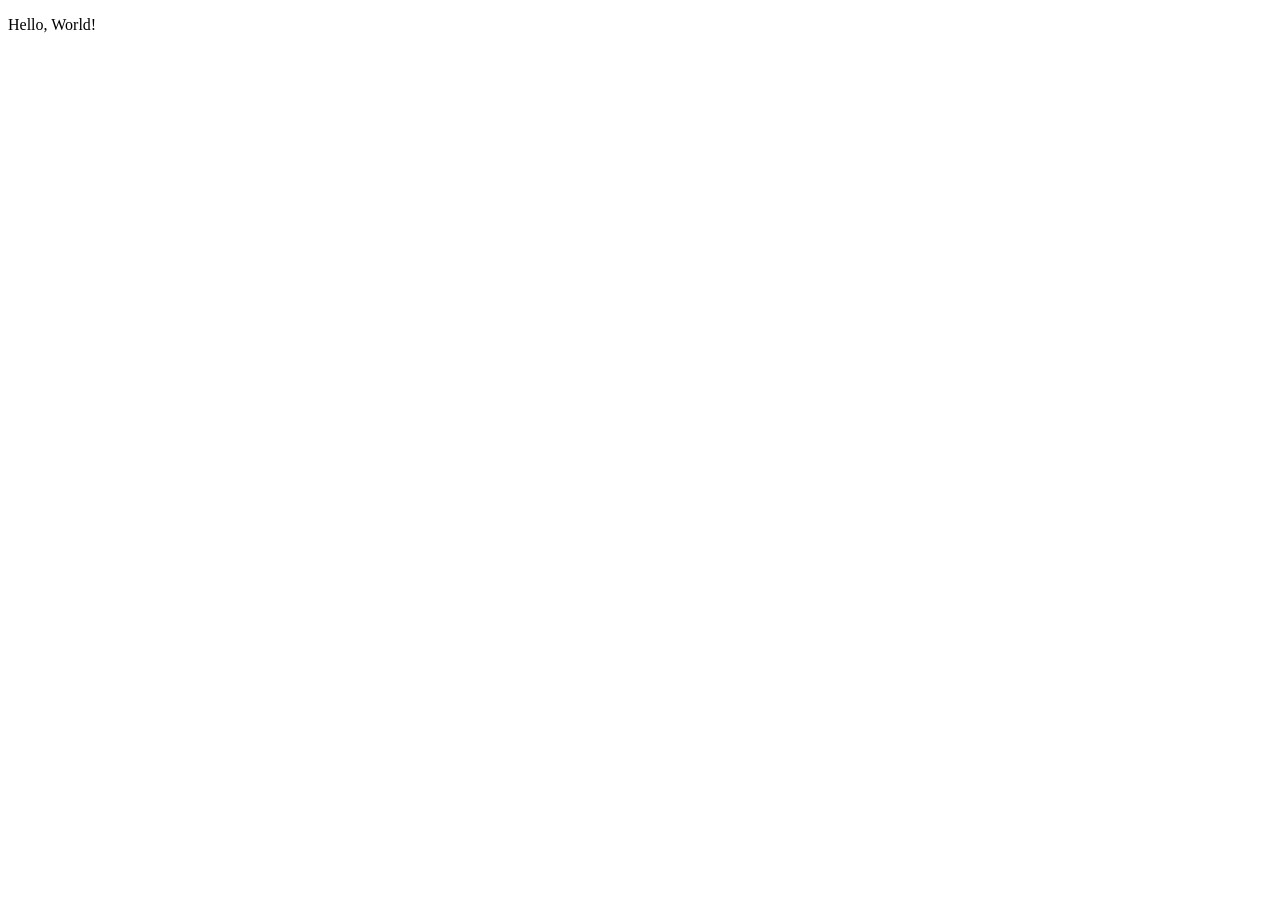
==== index.html @ 872640bc "Add files via upload" ====
<!DOCTYPE html>
<html lang="en">
<head>
	<meta charset="UTF-8">
	<meta http-equiv="X-UA-Compatible" content="IE=edge">
	<meta name="viewport" content="width=device-width, initial-scale=1.0">
	<title>Portfolio</title>
</head>
<body>
  <p>Hello, World!</p>
</body>
</html>
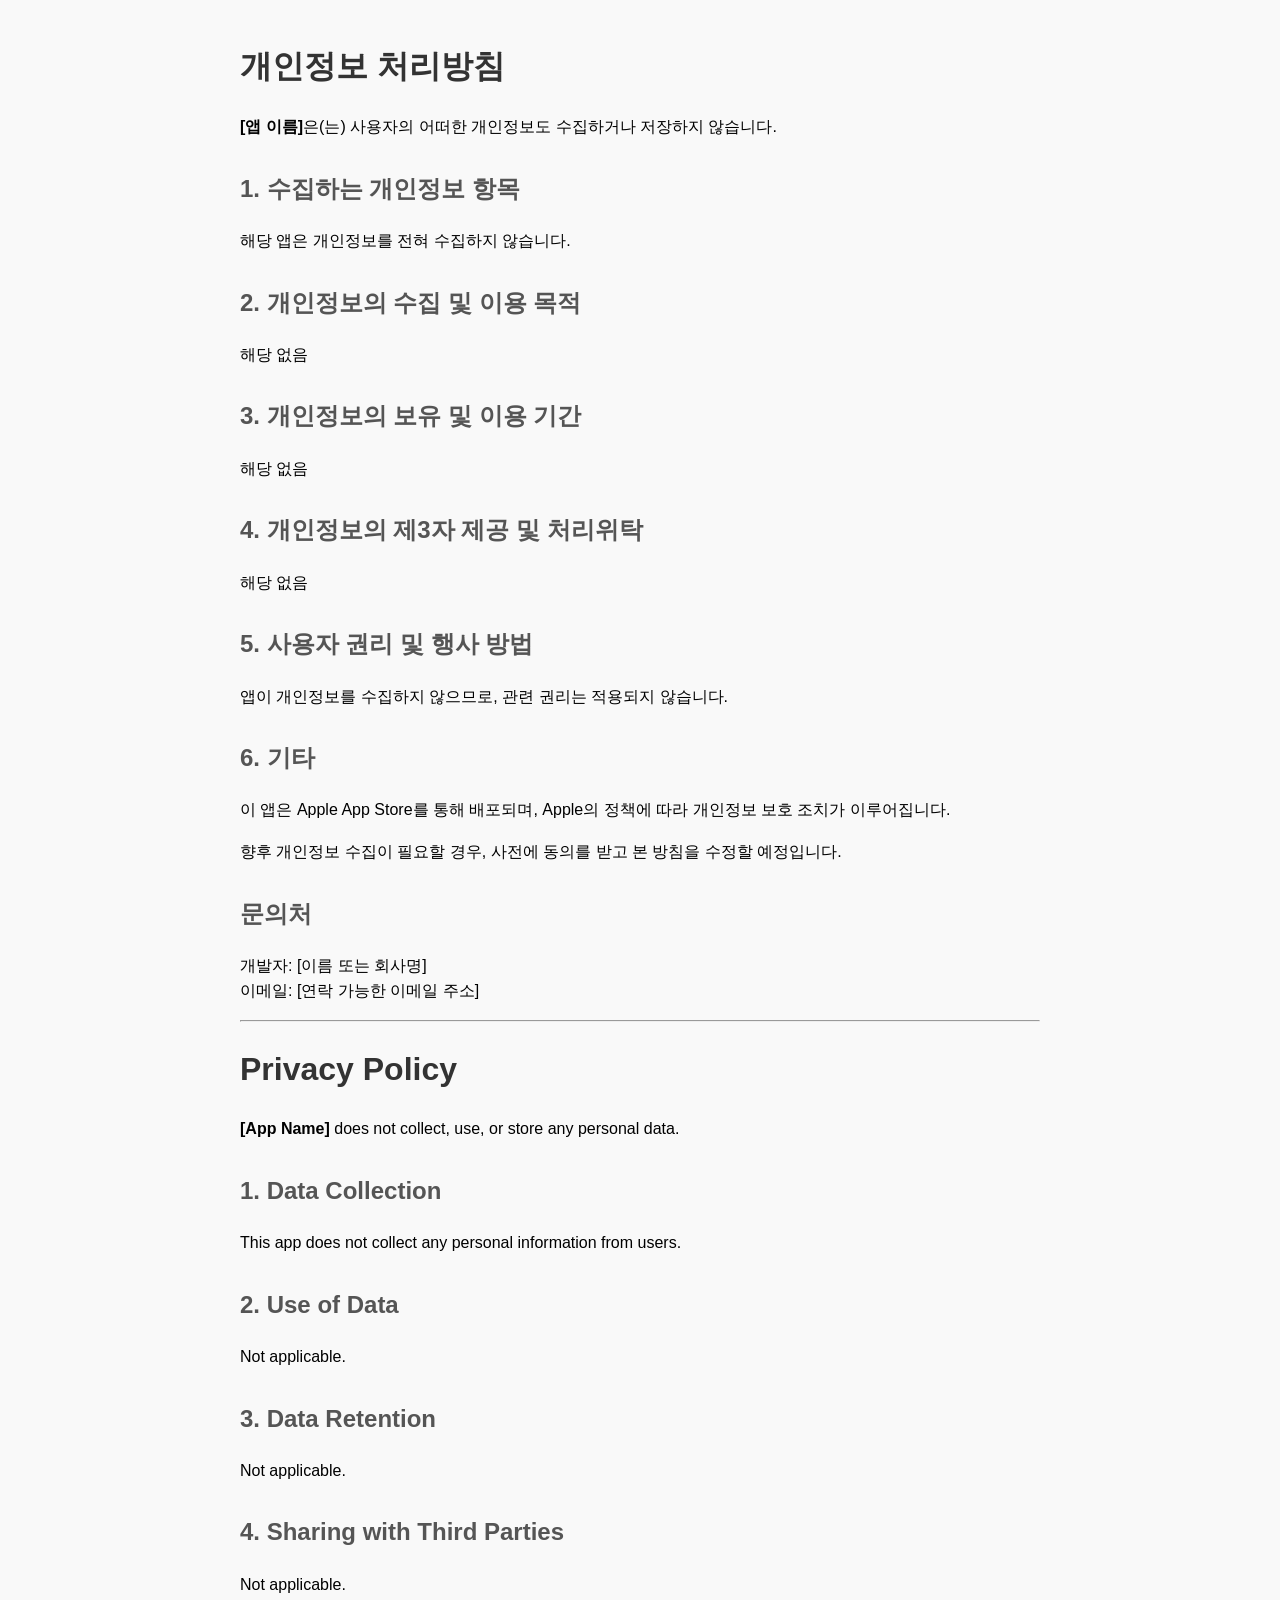
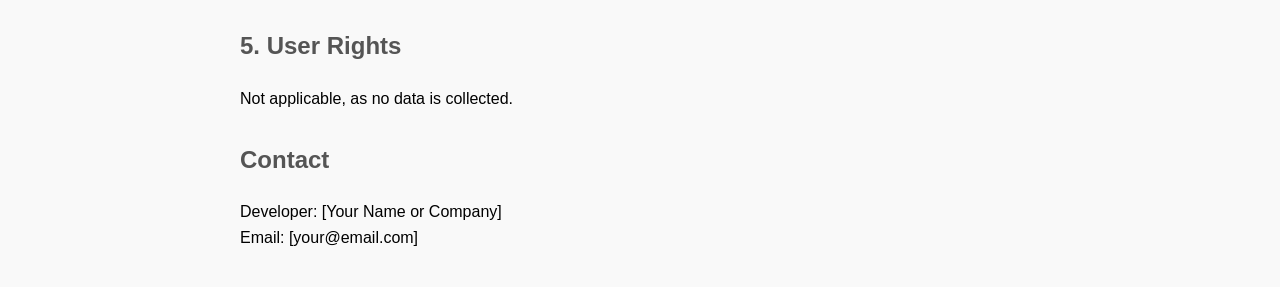
==== commit 54ac6773: "Update sample of index.html" ====
--- a/index.html
+++ b/index.html
@@ -1,12 +1,79 @@
 <!DOCTYPE html>
-<html lang="en">
+<html lang="ko">
 <head>
-	<meta charset="UTF-8">
-	<meta http-equiv="X-UA-Compatible" content="IE=edge">
-	<meta name="viewport" content="width=device-width, initial-scale=1.0">
-	<title>Portfolio</title>
+  <meta charset="UTF-8">
+  <meta name="viewport" content="width=device-width, initial-scale=1">
+  <title>개인정보 처리방침 | [앱 이름]</title>
+  <style>
+    body {
+      font-family: Arial, sans-serif;
+      line-height: 1.6;
+      padding: 20px;
+      max-width: 800px;
+      margin: auto;
+      background-color: #f9f9f9;
+    }
+    h1 {
+      color: #333;
+    }
+    h2 {
+      margin-top: 30px;
+      color: #555;
+    }
+    p {
+      margin-bottom: 1em;
+    }
+  </style>
 </head>
 <body>
-  <p>Hello, World!</p>
+  <h1>개인정보 처리방침</h1>
+  <p><strong>[앱 이름]</strong>은(는) 사용자의 어떠한 개인정보도 수집하거나 저장하지 않습니다.</p>
+
+  <h2>1. 수집하는 개인정보 항목</h2>
+  <p>해당 앱은 개인정보를 전혀 수집하지 않습니다.</p>
+
+  <h2>2. 개인정보의 수집 및 이용 목적</h2>
+  <p>해당 없음</p>
+
+  <h2>3. 개인정보의 보유 및 이용 기간</h2>
+  <p>해당 없음</p>
+
+  <h2>4. 개인정보의 제3자 제공 및 처리위탁</h2>
+  <p>해당 없음</p>
+
+  <h2>5. 사용자 권리 및 행사 방법</h2>
+  <p>앱이 개인정보를 수집하지 않으므로, 관련 권리는 적용되지 않습니다.</p>
+
+  <h2>6. 기타</h2>
+  <p>이 앱은 Apple App Store를 통해 배포되며, Apple의 정책에 따라 개인정보 보호 조치가 이루어집니다.</p>
+  <p>향후 개인정보 수집이 필요할 경우, 사전에 동의를 받고 본 방침을 수정할 예정입니다.</p>
+
+  <h2>문의처</h2>
+  <p>개발자: [이름 또는 회사명]<br>
+     이메일: [연락 가능한 이메일 주소]</p>
+
+  <hr>
+
+  <h1>Privacy Policy</h1>
+  <p><strong>[App Name]</strong> does not collect, use, or store any personal data.</p>
+
+  <h2>1. Data Collection</h2>
+  <p>This app does not collect any personal information from users.</p>
+
+  <h2>2. Use of Data</h2>
+  <p>Not applicable.</p>
+
+  <h2>3. Data Retention</h2>
+  <p>Not applicable.</p>
+
+  <h2>4. Sharing with Third Parties</h2>
+  <p>Not applicable.</p>
+
+  <h2>5. User Rights</h2>
+  <p>Not applicable, as no data is collected.</p>
+
+  <h2>Contact</h2>
+  <p>Developer: [Your Name or Company]<br>
+     Email: [your@email.com]</p>
 </body>
-</html>+</html>
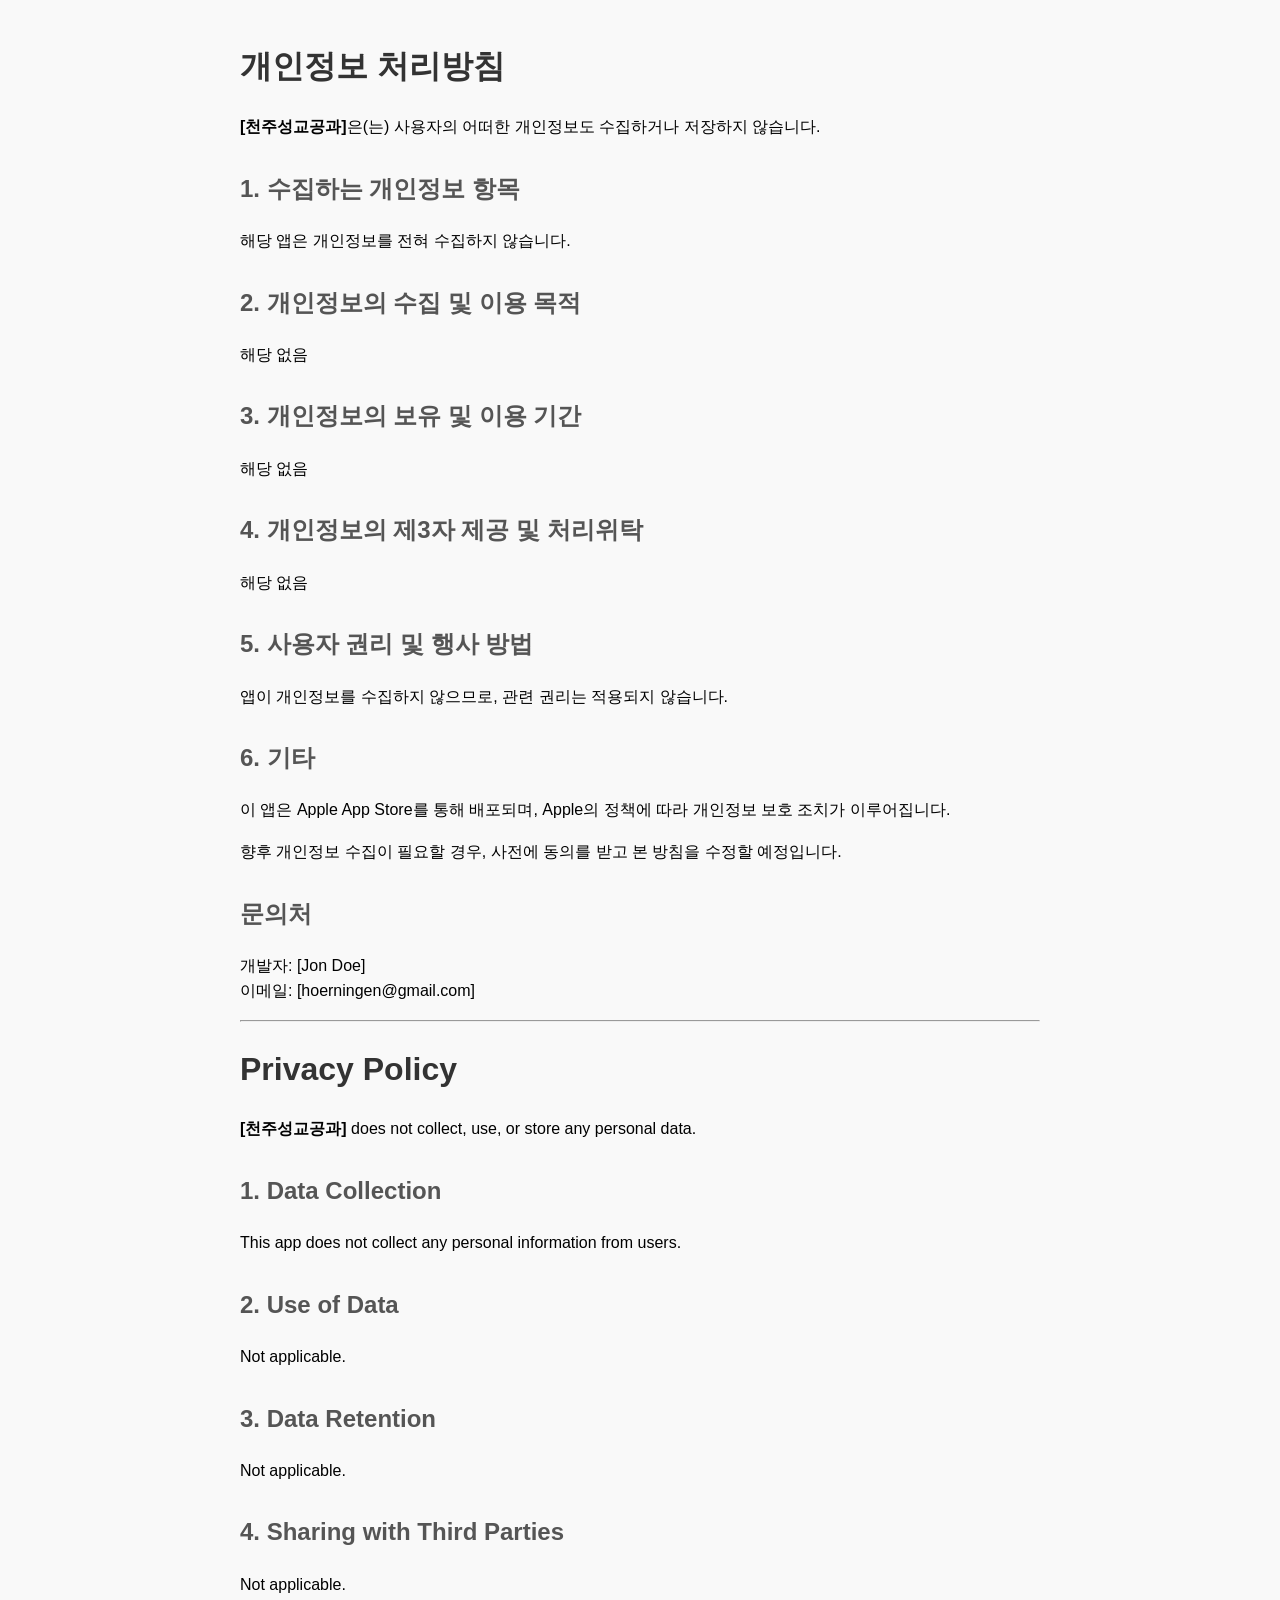
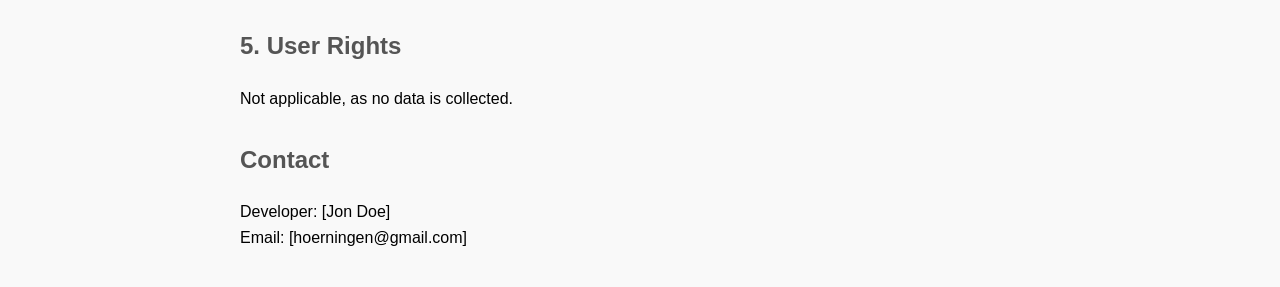
==== commit 0552c326: "Update index.html" ====
--- a/index.html
+++ b/index.html
@@ -3,7 +3,7 @@
 <head>
   <meta charset="UTF-8">
   <meta name="viewport" content="width=device-width, initial-scale=1">
-  <title>개인정보 처리방침 | [앱 이름]</title>
+  <title>개인정보 처리방침 | [천주성교공과]</title>
   <style>
     body {
       font-family: Arial, sans-serif;
@@ -27,7 +27,7 @@
 </head>
 <body>
   <h1>개인정보 처리방침</h1>
-  <p><strong>[앱 이름]</strong>은(는) 사용자의 어떠한 개인정보도 수집하거나 저장하지 않습니다.</p>
+  <p><strong>[천주성교공과]</strong>은(는) 사용자의 어떠한 개인정보도 수집하거나 저장하지 않습니다.</p>
 
   <h2>1. 수집하는 개인정보 항목</h2>
   <p>해당 앱은 개인정보를 전혀 수집하지 않습니다.</p>
@@ -49,13 +49,13 @@
   <p>향후 개인정보 수집이 필요할 경우, 사전에 동의를 받고 본 방침을 수정할 예정입니다.</p>
 
   <h2>문의처</h2>
-  <p>개발자: [이름 또는 회사명]<br>
-     이메일: [연락 가능한 이메일 주소]</p>
+  <p>개발자: [Jon Doe]<br>
+     이메일: [hoerningen@gmail.com]</p>
 
   <hr>
 
   <h1>Privacy Policy</h1>
-  <p><strong>[App Name]</strong> does not collect, use, or store any personal data.</p>
+  <p><strong>[천주성교공과]</strong> does not collect, use, or store any personal data.</p>
 
   <h2>1. Data Collection</h2>
   <p>This app does not collect any personal information from users.</p>
@@ -73,7 +73,7 @@
   <p>Not applicable, as no data is collected.</p>
 
   <h2>Contact</h2>
-  <p>Developer: [Your Name or Company]<br>
-     Email: [your@email.com]</p>
+  <p>Developer: [Jon Doe]<br>
+     Email: [hoerningen@gmail.com]</p>
 </body>
 </html>
